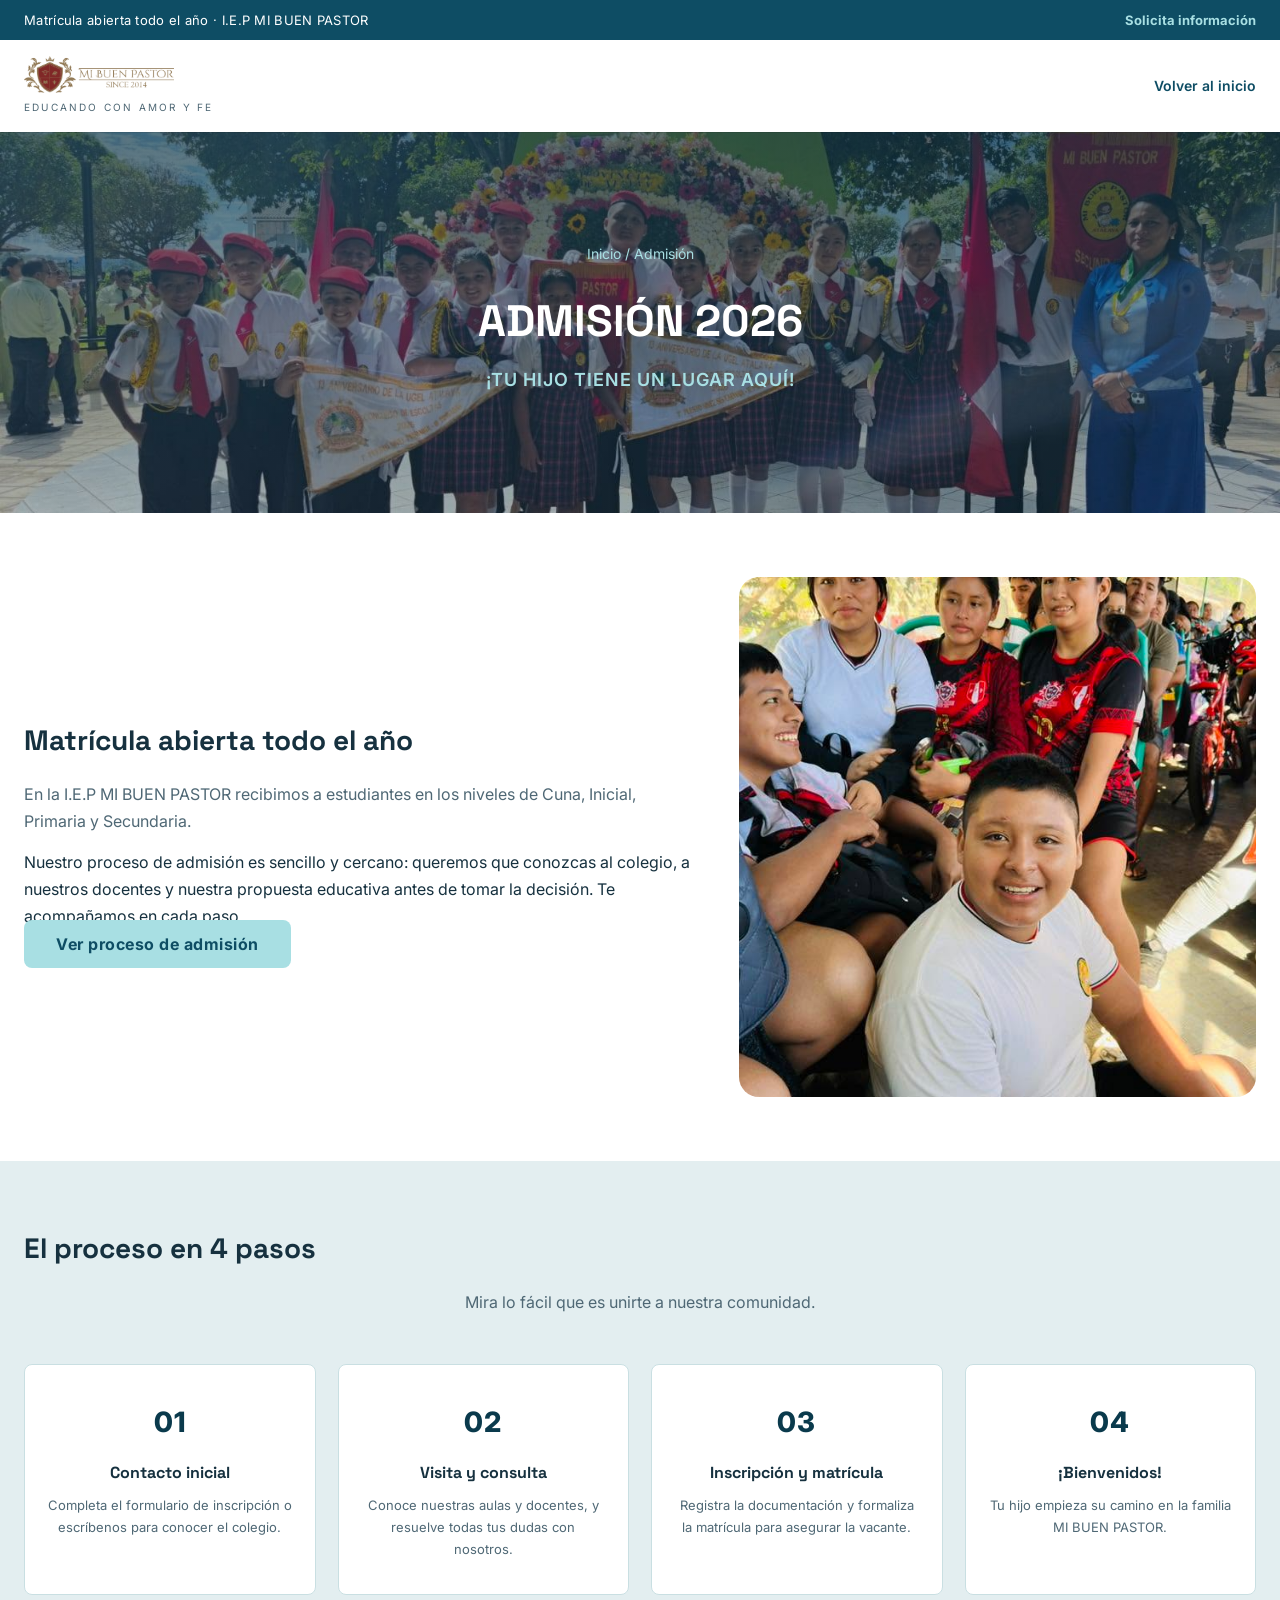
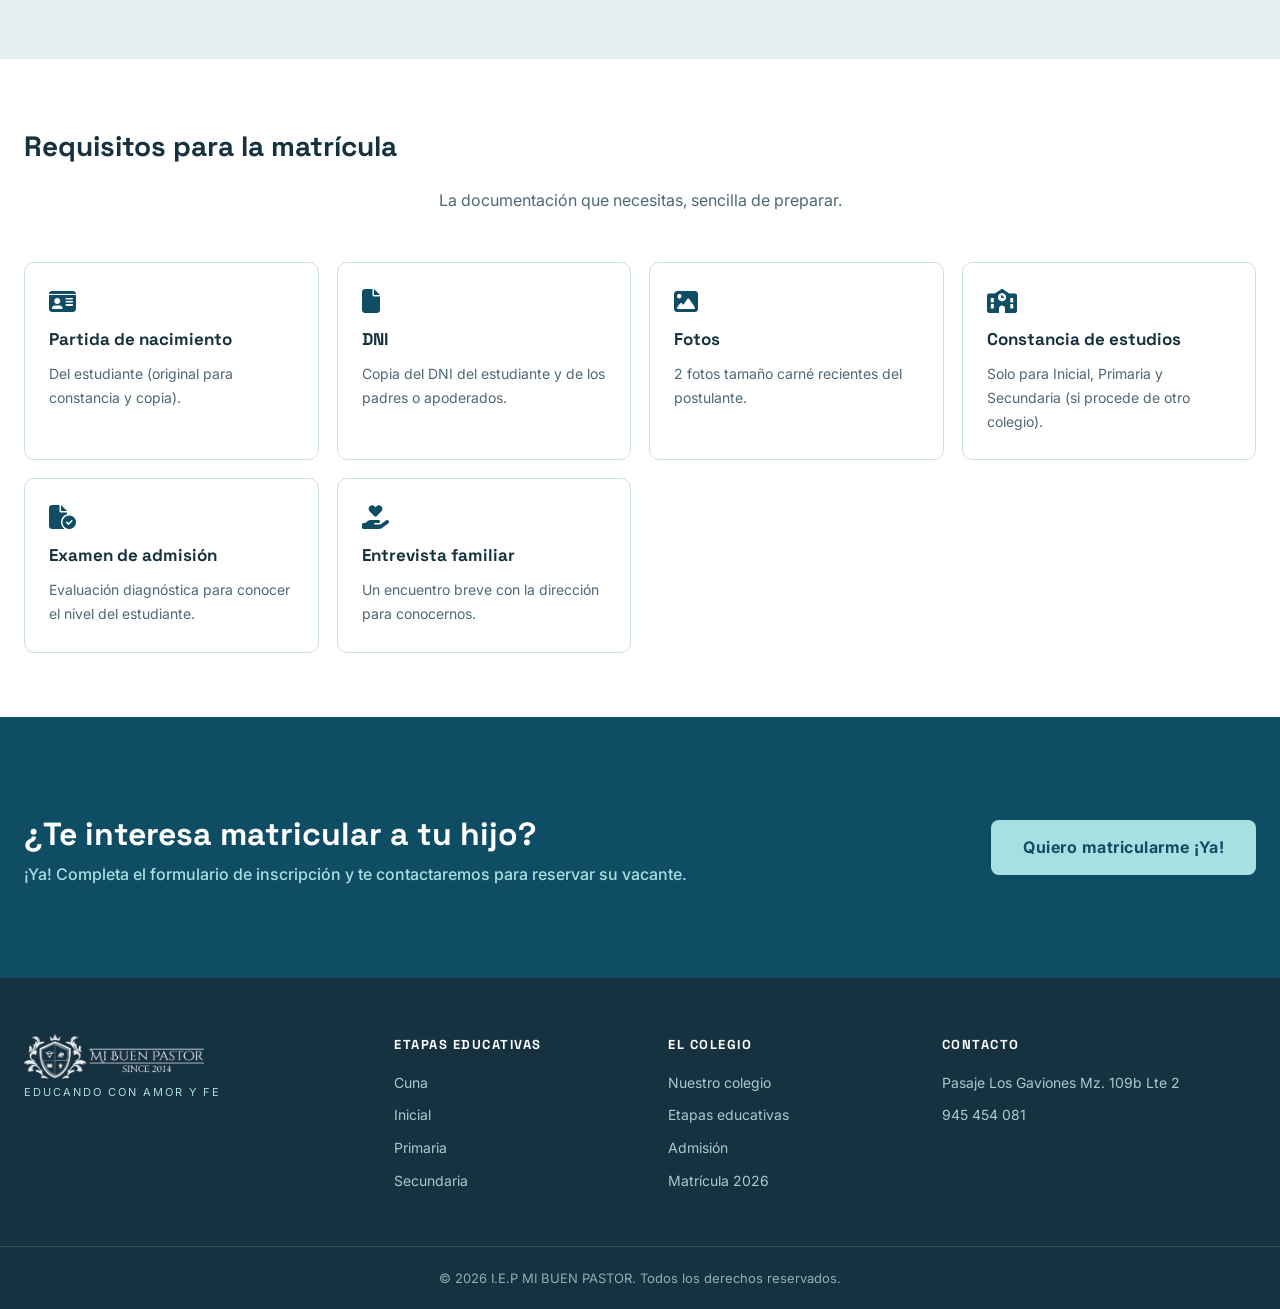
==== admision.html @ c17e80f4 "Agregar página de admisión dedicada con proceso, requisitos y CTA para matricularse" ====
<!DOCTYPE html>
<html lang="es">
<head>
  <meta charset="UTF-8">
  <meta name="viewport" content="width=device-width, initial-scale=1.0">
  <title>Admisión | I.E.P MI BUEN PASTOR</title>
  <meta name="description" content="Proceso de admisión y matrícula 2026 en la I.E.P MI BUEN PASTOR de Atalaya, Perú. Conoce los pasos, los requisitos por nivel y reserva la vacante de tu hijo.">
  <link rel="preconnect" href="https://fonts.googleapis.com">
  <link rel="preconnect" href="https://fonts.gstatic.com" crossorigin>
  <link href="https://fonts.googleapis.com/css2?family=Inter:wght@300;400;500;600;700;800&family=Space+Grotesk:wght@400;500;700;800&display=swap" rel="stylesheet">
  <link rel="stylesheet" href="https://cdnjs.cloudflare.com/ajax/libs/font-awesome/6.5.2/css/all.min.css">
  <link rel="stylesheet" href="style.css">
</head>
<body class="pagina-etapa">

  <!-- Transición entre páginas -->
  <div class="transicion-pagina" aria-hidden="true">
    <div class="escudo-cargando">
      <span class="anillo-cargando" aria-hidden="true"></span>
      <img src="logos/logo-vertical-negativo.png" alt="" class="escudo" aria-hidden="true">
    </div>
    <p class="texto-cargando" role="status">Cargando…</p>
  </div>

  <!-- Barra superior -->
  <div class="topbar">
    <div class="container topbar-inner">
      <span class="topbar-msg">Matrícula abierta todo el año · I.E.P MI BUEN PASTOR</span>
      <a href="index.html#admision" class="topbar-portal">Solicita información</a>
    </div>
  </div>

  <!-- Encabezado -->
  <header class="header">
    <div class="container nav">
      <div class="marca">
        <a href="index.html"><img src="logos/logo-horizontal.png" alt="I.E.P MI BUEN PASTOR" class="marca-logo"></a>
        <span class="marca-lema">Educando con amor y fe</span>
      </div>
      <a href="index.html" class="nav-volver">Volver al inicio</a>
    </div>
  </header>

  <!-- Portada de la página -->
  <section class="pagina-hero foto">
    <img src="fotos/galeria/hero-4.jpg" alt="" class="pagina-hero-imagen" aria-hidden="true">
    <div class="pagina-hero-fondo" aria-hidden="true"></div>
    <div class="container">
      <p class="miga"><a href="index.html">Inicio</a> / Admisión</p>
      <h1>Admisión 2026</h1>
      <p class="etapa-edad">¡Tu hijo tiene un lugar aquí!</p>
    </div>
  </section>

  <!-- Presentación -->
  <section class="pagina-contenido">
    <div class="container">
      <div class="pagina-fila">
        <div class="pagina-fila-texto">
          <h2 data-animar>Matrícula abierta todo el año</h2>
          <p class="lead">En la I.E.P MI BUEN PASTOR recibimos a estudiantes en los niveles de Cuna, Inicial, Primaria y Secundaria.</p>
          <p>Nuestro proceso de admisión es sencillo y cercano: queremos que conozcas al colegio, a nuestros docentes y nuestra propuesta educativa antes de tomar la decisión. Te acompañamos en cada paso.</p>
          <a href="#proceso" class="btn-cta atencion">Ver proceso de admisión</a>
        </div>
        <div class="pagina-fila-imagen zoom" data-animar>
          <img src="fotos/galeria/hero-1.jpg" alt="Estudiantes de la I.E.P MI BUEN PASTOR">
        </div>
      </div>
    </div>
  </section>

  <!-- Proceso de admisión -->
  <section class="pagina-contenido seccion-gris" id="proceso">
    <div class="container">
      <h2 data-animar>El proceso en 4 pasos</h2>
      <p class="subtitulo">Mira lo fácil que es unirte a nuestra comunidad.</p>

      <div class="pasos grid-animada" data-animar style="--a:1">
        <div class="paso">
          <span class="paso-numero">01</span>
          <h3>Contacto inicial</h3>
          <p>Completa el formulario de inscripción o escríbenos para conocer el colegio.</p>
        </div>
        <div class="paso">
          <span class="paso-numero">02</span>
          <h3>Visita y consulta</h3>
          <p>Conoce nuestras aulas y docentes, y resuelve todas tus dudas con nosotros.</p>
        </div>
        <div class="paso">
          <span class="paso-numero">03</span>
          <h3>Inscripción y matrícula</h3>
          <p>Registra la documentación y formaliza la matrícula para asegurar la vacante.</p>
        </div>
        <div class="paso">
          <span class="paso-numero">04</span>
          <h3>¡Bienvenidos!</h3>
          <p>Tu hijo empieza su camino en la familia MI BUEN PASTOR.</p>
        </div>
      </div>
    </div>
  </section>

  <!-- Requisitos por nivel -->
  <section class="pagina-contenido">
    <div class="container">
      <h2 data-animar>Requisitos para la matrícula</h2>
      <p class="subtitulo">La documentación que necesitas, sencilla de preparar.</p>
      <div class="requisitos-grid grid-animada" data-animar style="--a:1">
        <div class="requisito">
          <i class="fa-solid fa-id-card"></i>
          <h3>Partida de nacimiento</h3>
          <p>Del estudiante (original para constancia y copia).</p>
        </div>
        <div class="requisito">
          <i class="fa-solid fa-file"></i>
          <h3>DNI</h3>
          <p>Copia del DNI del estudiante y de los padres o apoderados.</p>
        </div>
        <div class="requisito">
          <i class="fa-solid fa-image"></i>
          <h3>Fotos</h3>
          <p>2 fotos tamaño carné recientes del postulante.</p>
        </div>
        <div class="requisito">
          <i class="fa-solid fa-school"></i>
          <h3>Constancia de estudios</h3>
          <p>Solo para Inicial, Primaria y Secundaria (si procede de otro colegio).</p>
        </div>
        <div class="requisito">
          <i class="fa-solid fa-file-circle-check"></i>
          <h3>Examen de admisión</h3>
          <p>Evaluación diagnóstica para conocer el nivel del estudiante.</p>
        </div>
        <div class="requisito">
          <i class="fa-solid fa-hand-holding-heart"></i>
          <h3>Entrevista familiar</h3>
          <p>Un encuentro breve con la dirección para conocernos.</p>
        </div>
      </div>
    </div>
  </section>

  <!-- Llamado a la acción -->
  <section class="cta" id="matriculate">
    <div class="container cta-inner">
      <div class="cta-texto">
        <h2>¿Te interesa matricular a tu hijo?</h2>
        <p>¡Ya! Completa el formulario de inscripción y te contactaremos para reservar su vacante.</p>
      </div>
      <a href="matricula.html" class="btn-cta atencion">Quiero matricularme ¡Ya!</a>
    </div>
  </section>

  <!-- Pie de página -->
  <footer class="footer">
    <div class="container footer-grid">
      <div class="footer-marca">
        <a href="index.html"><img src="logos/logo-horizontal-negativo.png" alt="I.E.P MI BUEN PASTOR" class="footer-logo"></a>
        <p class="footer-lema">Educando con amor y fe</p>
      </div>
      <div class="footer-col">
        <h4>Etapas educativas</h4>
        <a href="cuna.html">Cuna</a>
        <a href="inicial.html">Inicial</a>
        <a href="primaria.html">Primaria</a>
        <a href="secundaria.html">Secundaria</a>
      </div>
      <div class="footer-col">
        <h4>El colegio</h4>
        <a href="index.html#colegio">Nuestro colegio</a>
        <a href="index.html#etapas">Etapas educativas</a>
        <a href="admision.html">Admisión</a>
        <a href="matricula.html">Matrícula 2026</a>
      </div>
      <div class="footer-col">
        <h4>Contacto</h4>
        <p>Pasaje Los Gaviones Mz. 109b Lte 2</p>
        <p>945 454 081</p>
      </div>
    </div>
    <div class="footer-legal">
      <p>© 2026 I.E.P MI BUEN PASTOR. Todos los derechos reservados.</p>
    </div>
  </footer>

  <script>
    document.documentElement.classList.add("js");
    const transicion = document.querySelector(".transicion-pagina");
    if (sessionStorage.getItem("mbp-transicion") === "1") {
      sessionStorage.removeItem("mbp-transicion");
      transicion.classList.add("activa");
      window.addEventListener("load", () => {
        setTimeout(() => transicion.classList.remove("activa"), 420);
      });
    }
    document.querySelectorAll('a[href*=".html"]').forEach((enlace) => {
      enlace.addEventListener("click", (e) => {
        if (e.metaKey || e.ctrlKey || e.shiftKey || e.altKey || enlace.target === "_blank") return;
        e.preventDefault();
        sessionStorage.setItem("mbp-transicion", "1");
        transicion.classList.add("activa");
        setTimeout(() => {
          window.location.href = enlace.getAttribute("href");
        }, 480);
      });
    });
    const atenciones = document.querySelectorAll(".atencion");
    atenciones.forEach((cta) => {
      cta.addEventListener("click", () => cta.classList.add("toggled"));
    });
    const animables = document.querySelectorAll("[data-animar]");
    const observador = new IntersectionObserver((entradas) => {
      entradas.forEach((entrada) => {
        if (entrada.isIntersecting) {
          entrada.target.classList.add("visible");
          observador.unobserve(entrada.target);
        }
      });
    }, { threshold: 0.15 });
    animables.forEach((el) => observador.observe(el));
  </script>
</body>
</html>
---- style.css ----
:root {
  --marino: #0E4D64;
  --marino-vivo: #16708F;
  --marino-oscuro: #0A3A4C;
  --aguamarina: #2A9D8F;
  --espuma: #A8DFE3;
  --tinta: #16313F;
  --tinta-suave: #4F6875;
  --bruma: #F4FAFB;
  --bruma-suave: #E4F0F2;
  --borde: #C9DFE2;
  --blanco: #ffffff;
  --sombra: rgba(12, 45, 60, 0.08);
  --sombra-fuerte: rgba(12, 45, 60, 0.16);
}

* {
  margin: 0;
  padding: 0;
  box-sizing: border-box;
}

html {
  scroll-behavior: smooth;
  scroll-padding-top: 76px;
}

body {
  font-family: "Inter", Arial, sans-serif;
  line-height: 1.7;
  color: var(--tinta);
  background: var(--blanco);
  font-size: 16px;
}

h1, h2, h3, h4 {
  font-family: "Space Grotesk", "Inter", sans-serif;
  font-weight: 700;
}

.container {
  max-width: 100%;
  margin: 0 auto;
  padding: 0 24px;
}

img {
  display: block;
  max-width: 100%;
}

a {
  text-decoration: none;
}

/* ---------- Barra superior ---------- */
.topbar {
  background: var(--marino);
  color: var(--blanco);
  font-size: 13px;
}

.topbar-inner {
  display: flex;
  justify-content: space-between;
  align-items: center;
  padding-top: 9px;
  padding-bottom: 9px;
}

.topbar-msg {
  letter-spacing: 0.3px;
}

.topbar-portal {
  color: var(--espuma);
  font-weight: 700;
}

.topbar-portal:hover {
  text-decoration: underline;
}

/* ---------- Encabezado ---------- */
.header {
  background: var(--blanco);
  position: sticky;
  top: 0;
  z-index: 100;
  box-shadow: 0 1px 0 rgba(0, 0, 0, 0.08);
}

.nav {
  display: flex;
  align-items: center;
  justify-content: space-between;
  padding-top: 16px;
  padding-bottom: 16px;
}

.marca {
  display: flex;
  flex-direction: column;
  align-items: flex-start;
  gap: 4px;
  flex: 0 0 auto;
}

.marca-logo {
  width: 150px;
  height: auto;
  display: block;
}

.marca-lema {
  display: block;
  font-size: 10px;
  color: var(--tinta-suave);
  letter-spacing: 2.2px;
  text-transform: uppercase;
  margin-top: 2px;
}

.menu {
  display: flex;
  align-items: center;
  gap: 10px;
}

.menu-lista {
  display: flex;
  align-items: center;
  gap: 2px;
  list-style: none;
}

.menu-lista > li {
  position: relative;
}

.menu-lista > li > a {
  display: block;
  color: var(--tinta);
  padding: 10px 12px;
  font-size: 14px;
  font-weight: 600;
  letter-spacing: 0.3px;
  border-radius: 8px;
  white-space: nowrap;
}

.menu-lista > li > a:hover {
  background: #E3EEF0;
  color: var(--marino);
}

.flecha {
  font-size: 11px;
  margin-left: 3px;
}

.desplegable {
  position: absolute;
  top: 100%;
  left: 0;
  min-width: 240px;
  background: var(--blanco);
  border: 1px solid var(--borde);
  border-radius: 8px;
  box-shadow: 0 14px 32px var(--sombra-fuerte);
  list-style: none;
  padding: 8px;
  margin-top: 0;
  display: none;
  z-index: 200;
}

.con-desplegable:hover .desplegable,
.con-desplegable:focus-within .desplegable {
  display: block;
}

.desplegable a {
  display: block;
  color: var(--tinta);
  padding: 9px 12px;
  font-size: 14px;
  font-weight: 500;
  border-radius: 6px;
}

.desplegable a:hover {
  background: var(--bruma);
  color: var(--marino);
}

.desplegable small {
  display: block;
  color: var(--tinta-suave);
  font-size: 11px;
  font-weight: 400;
  margin-top: 1px;
}

.desplegable a:hover small {
  color: var(--marino);
}

.menu-iconos {
  display: flex;
  align-items: center;
  gap: 4px;
  margin-left: 8px;
  padding-left: 10px;
  border-left: 1px solid var(--borde);
}

.icono-nav {
  display: inline-flex;
  align-items: center;
  justify-content: center;
  width: 34px;
  height: 34px;
  border-radius: 8px;
  color: var(--tinta);
}

.icono-nav i {
  font-size: 18px;
}

.icono-nav:hover {
  background: #E3EEF0;
  color: var(--marino);
}

.idioma {
  font-size: 13px;
  font-weight: 700;
  letter-spacing: 0.5px;
}

.menu-boton {
  display: none;
  background: none;
  border: none;
  color: var(--tinta);
  font-size: 28px;
  cursor: pointer;
}

/* ---------- Portada ---------- */
.hero {
  position: relative;
  min-height: 640px;
  display: flex;
  align-items: center;
  background: var(--bruma);
  color: var(--blanco);
  text-align: center;
  overflow: hidden;
}

.hero-imagen {
  position: absolute;
  inset: 0;
  transform: scale(1.08);
  will-change: transform;
}

.hero-diapositiva {
  position: absolute;
  inset: 0;
  width: 100%;
  height: 100%;
  object-fit: cover;
  opacity: 0;
  transition: opacity 1.2s;
}

.hero-diapositiva.activa {
  opacity: 1;
}

.hero-fondo {
  position: absolute;
  inset: 0;
  background: linear-gradient(180deg, rgba(10, 47, 62, 0.55) 0%, rgba(10, 47, 62, 0.35) 60%, rgba(10, 47, 62, 0.5) 100%);
}

.hero-contenido {
  position: relative;
  width: 100%;
  padding-top: 110px;
  padding-bottom: 110px;
}

.hero-frase {
  font-family: "Space Grotesk", sans-serif;
  font-weight: 700;
  font-size: 14px;
  color: var(--espuma);
  letter-spacing: 3px;
  text-transform: uppercase;
  margin-bottom: 18px;
}

.hero h1 {
  font-size: 52px;
  font-weight: 800;
  line-height: 1.15;
  max-width: 820px;
  margin: 0 auto 20px;
  text-transform: uppercase;
}

.hero-desc {
  max-width: 620px;
  margin: 0 auto 36px;
  color: #E0EDEF;
  font-weight: 400;
  font-size: 17px;
}

.hero-botones {
  display: flex;
  justify-content: center;
  gap: 14px;
  flex-wrap: wrap;
}

.btn-primario {
  background: var(--espuma);
  color: var(--marino);
  font-weight: 700;
  padding: 14px 32px;
  border-radius: 8px;
  letter-spacing: 0.5px;
  transition: background 0.2s, transform 0.2s;
}

.btn-primario:hover {
  transform: translateY(-2px);
  box-shadow: 0 10px 24px rgba(0, 0, 0, 0.18);
}

.btn-primario:hover {
  background: #8FD7DC;
}

.btn-secundario {
  background: transparent;
  color: var(--blanco);
  font-weight: 700;
  padding: 14px 32px;
  border-radius: 8px;
  letter-spacing: 0.5px;
  border: 2px solid var(--blanco);
}

.btn-secundario:hover {
  background: rgba(255, 255, 255, 0.12);
}

/* ---------- Cinta de cifras ---------- */
.cinta {
  background: var(--blanco);
  border-bottom: 1px solid var(--borde);
}

.cinta-grid {
  display: flex;
  justify-content: space-around;
  text-align: center;
  flex-wrap: wrap;
  padding-top: 36px;
  padding-bottom: 36px;
}

.cinta-item {
  padding: 6px 20px;
}

.cinta-item h3 {
  font-size: 58px;
  font-weight: 800;
  color: var(--marino);
}

.cinta-item p {
  font-size: 12px;
  letter-spacing: 2px;
  text-transform: uppercase;
  color: var(--tinta-suave);
}

/* ---------- Secciones generales ---------- */
section {
  padding: 90px 0;
}

.seccion-gris {
  background: #E3EEF0;
}

#colegio {
  background: #F4FAFB;
  border-top: 4px solid var(--espuma);
}

#admision {
  background: #F4FAFB;
  border-top: 4px solid var(--espuma);
}

#directora {
  background: #F4FAFB;
}

#noticias {
  border-top: 4px solid #E3EEF0;
}

.titulo-seccion {
  font-size: 38px;
  font-weight: 800;
  color: var(--tinta);
  text-align: center;
  margin-bottom: 14px;
  line-height: 1.2;
}

.titulo-seccion::after {
  content: "";
  display: block;
  width: 64px;
  height: 4px;
  background: var(--marino-vivo);
  margin: 18px auto;
  border-radius: 2px;
}

.subtitulo {
  text-align: center;
  color: var(--tinta-suave);
  margin-bottom: 48px;
  max-width: 720px;
  margin-left: auto;
  margin-right: auto;
}

/* ---------- Bienvenida ---------- */
.bienvenida {
  display: grid;
  grid-template-columns: 1fr 1fr;
  gap: 44px;
  align-items: center;
  max-width: 1240px;
  margin-left: auto;
  margin-right: auto;
}

.bienvenida-texto p {
  margin-bottom: 16px;
  color: #4F6875;
}

.bienvenida-imagen {
  height: 480px;
  border-radius: 18px;
  overflow: hidden;
  box-shadow: 0 20px 40px var(--sombra-fuerte);
}

.bienvenida-imagen img {
  width: 100%;
  height: 100%;
  object-fit: cover;
  object-position: center;
  display: block;
}

/* ---------- Carrusel horizontal ---------- */
.carrusel {
  display: flex;
  gap: 20px;
  overflow-x: auto;
  scroll-snap-type: x mandatory;
  padding: 4px 4px 18px;
  scrollbar-width: thin;
  scrollbar-color: var(--aguamarina) var(--bruma);
}

.carrusel::-webkit-scrollbar {
  height: 8px;
}

.carrusel::-webkit-scrollbar-track {
  background: var(--bruma);
  border-radius: 4px;
}

.carrusel::-webkit-scrollbar-thumb {
  background: var(--aguamarina);
  border-radius: 4px;
}

/* ---------- Franja de valores deslizante ---------- */
.valores {
  position: relative;
  overflow: hidden;
  padding: 6px 0;
}

.valores::before,
.valores::after {
  content: "";
  position: absolute;
  top: 0;
  bottom: 0;
  width: 120px;
  z-index: 1;
  pointer-events: none;
}

.valores::before {
  left: 0;
  background: linear-gradient(90deg, #F4FAFB, rgba(244, 250, 251, 0));
}

.valores::after {
  right: 0;
  background: linear-gradient(270deg, #F4FAFB, rgba(244, 250, 251, 0));
}

.valores-grupo {
  list-style: none;
  display: flex;
  align-items: center;
  gap: 44px;
  padding-right: 44px;
  margin: 0;
}

.valores-pista {
  display: flex;
  width: max-content;
  animation: desplazamiento 60s linear infinite;
}

.valores:hover .valores-pista,
.valores:focus-within .valores-pista {
  animation-play-state: paused;
}

@keyframes desplazamiento {
  from {
    transform: translateX(0);
  }
  to {
    transform: translateX(-50%);
  }
}

.valor {
  display: flex;
  align-items: center;
  gap: 18px;
  width: 340px;
  flex: 0 0 340px;
}

.valor-icono {
  display: inline-flex;
  align-items: center;
  justify-content: center;
  width: 62px;
  height: 62px;
  border-radius: 50%;
  background: rgba(14, 77, 100, 0.08);
  flex: 0 0 62px;
}

.valor-icono i {
  font-size: 24px;
  color: var(--marino);
}

.valor-texto strong {
  display: block;
  font-family: "Space Grotesk", sans-serif;
  font-size: 16px;
  color: var(--marino);
  margin-bottom: 2px;
}

.valor-texto small {
  font-size: 13px;
  line-height: 1.55;
  color: var(--tinta-suave);
}

@media (prefers-reduced-motion: reduce) {
  .valores-pista {
    animation: none;
    width: auto;
    flex-wrap: wrap;
    gap: 18px;
  }
}

/* ---------- Etapas ---------- */
.intro-etapas {
  max-width: 780px;
  margin: 6px auto 40px;
  text-align: center;
  color: var(--tinta-suave);
}

#etapas .subtitulo {
  margin-bottom: 6px;
}

.intro-centro {
  margin-top: 56px;
}

.etapas-grid {
  display: grid;
  grid-template-columns: repeat(auto-fit, minmax(300px, 1fr));
  gap: 22px;
}

.etapa {
  background: var(--blanco);
  border-radius: 8px;
  overflow: hidden;
  border: 1px solid var(--borde);
  transition: box-shadow 0.2s;
}

.etapa:hover {
  box-shadow: 0 14px 32px var(--sombra-fuerte);
}

.etapa-imagen {
  width: 100%;
  height: 220px;
  object-fit: cover;
}

.etapa-info {
  padding: 22px;
}

.etapa-info h3 {
  color: var(--tinta);
  font-size: 20px;
}

.etapa-edad {
  font-size: 12px;
  color: var(--marino);
  font-weight: 700;
  text-transform: uppercase;
  letter-spacing: 1px;
  margin-bottom: 8px;
}

.etapa-info p:not(.etapa-edad) {
  color: var(--tinta-suave);
  font-size: 14px;
  margin-bottom: 14px;
}

.enlace {
  color: var(--marino);
  font-weight: 700;
  font-size: 14px;
}

.enlace:hover {
  color: var(--marino-oscuro);
}

/* ---------- Directora ---------- */
#directora {
  background: var(--blanco);
}

.directora-grid {
  display: grid;
  grid-template-columns: 0.9fr 1.4fr;
  gap: 44px;
  align-items: center;
  max-width: 1240px;
  margin-left: auto;
  margin-right: auto;
}

.directora-imagen {
  overflow: hidden;
  height: 520px;
  border-radius: 18px;
  box-shadow: 0 20px 40px var(--sombra-fuerte);
}

.directora-imagen img {
  width: 100%;
  height: 100%;
  border-radius: 0;
  box-shadow: none;
  object-fit: cover;
  object-position: center 30%;
  transform: scale(1.35);
  transform-origin: center;
}

.directora-cita {
  font-size: 26px;
  font-weight: 700;
  font-family: "Space Grotesk", sans-serif;
  line-height: 1.45;
  color: var(--tinta);
  margin-bottom: 18px;
}

.directora-firma {
  font-weight: 800;
  color: var(--marino);
  font-size: 17px;
}

.directora-cargo {
  font-size: 12px;
  letter-spacing: 2px;
  text-transform: uppercase;
  color: var(--tinta-suave);
  margin-top: 4px;
}

/* ---------- Pasos de admisión ---------- */
.pasos {
  display: grid;
  grid-template-columns: repeat(auto-fit, minmax(230px, 1fr));
  gap: 22px;
}

.paso {
  background: var(--blanco);
  border: 1px solid var(--borde);
  border-radius: 8px;
  padding: 34px 22px;
  text-align: center;
}

.paso-numero {
  display: inline-block;
  font-size: 28px;
  font-weight: 800;
  color: var(--marino-oscuro);
  letter-spacing: 1px;
  margin-bottom: 12px;
}

.paso h3 {
  font-size: 16px;
  color: var(--tinta);
  margin-bottom: 8px;
}

.paso p {
  font-size: 13px;
  color: var(--tinta-suave);
}

/* ---------- Noticias ---------- */
.noticias-grid {
  display: grid;
  grid-template-columns: repeat(auto-fit, minmax(280px, 1fr));
  gap: 22px;
}

.noticia {
  background: var(--blanco);
  border-radius: 8px;
  overflow: hidden;
  border: 1px solid var(--borde);
  display: flex;
  flex-direction: column;
  transition: box-shadow 0.2s;
}

.noticia:hover {
  box-shadow: 0 14px 32px var(--sombra-fuerte);
}

.noticia-imagen {
  width: 100%;
  height: 200px;
  object-fit: cover;
}

.noticia-cuerpo {
  padding: 24px;
  flex: 1;
  display: flex;
  flex-direction: column;
}

.fecha {
  font-size: 12px;
  color: var(--marino);
  font-weight: 700;
  letter-spacing: 0.5px;
  margin-bottom: 8px;
}

.noticia h3 {
  font-size: 18px;
  color: var(--tinta);
  margin-bottom: 8px;
}

.noticia p {
  font-size: 14px;
  color: var(--tinta-suave);
  margin-bottom: 16px;
  flex: 1;
}

/* ---------- Testimonios ---------- */
.testimonio {
  flex: 0 0 360px;
  scroll-snap-align: start;
  background: var(--blanco);
  border: 1px solid var(--borde);
  border-radius: 8px;
  padding: 34px 28px;
  position: relative;
  transition: box-shadow 0.2s;
}

.testimonio:hover {
  box-shadow: 0 14px 32px var(--sombra-fuerte);
}

.testimonio-cita {
  font-size: 16px;
  line-height: 1.7;
  color: var(--tinta);
  margin-bottom: 20px;
  position: relative;
  padding-left: 26px;
}

.testimonio-cita::before {
  content: "“";
  position: absolute;
  left: 0;
  top: -10px;
  font-family: "Space Grotesk", sans-serif;
  font-size: 44px;
  color: var(--espuma);
  line-height: 1;
}

.testimonio-nombre {
  font-family: "Space Grotesk", sans-serif;
  font-weight: 700;
  color: var(--marino);
  font-size: 15px;
}

.testimonio-rol {
  font-size: 12px;
  letter-spacing: 1px;
  text-transform: uppercase;
  color: var(--tinta-suave);
  margin-top: 3px;
}

/* ---------- Llamado a la acción ---------- */
.cta {
  background: var(--marino);
}

.cta-inner {
  display: flex;
  align-items: center;
  justify-content: space-between;
  gap: 20px;
  flex-wrap: wrap;
}

.cta-texto h2 {
  font-size: 32px;
  font-weight: 800;
  color: var(--blanco);
}

.cta-texto p {
  color: var(--espuma);
  font-weight: 500;
}

.btn-cta {
  background: var(--espuma);
  color: var(--marino);
  font-weight: 700;
  padding: 14px 32px;
  border-radius: 8px;
  letter-spacing: 0.5px;
  transition: background 0.2s;
}

.btn-cta:hover {
  background: #8FD7DC;
}

/* ---------- Pie de página ---------- */
.footer {
  background: var(--tinta);
  color: #ACC8D0;
}

.footer-grid {
  display: grid;
  grid-template-columns: 1.4fr 1fr 1fr 1.3fr;
  gap: 32px;
  padding-top: 56px;
  padding-bottom: 44px;
}

.footer-logo {
  width: 180px;
  height: auto;
  display: block;
  opacity: 0.95;
}

.footer-lema {
  font-size: 11px;
  color: var(--espuma);
  text-transform: uppercase;
  letter-spacing: 2px;
  margin-top: 4px;
}

.footer-col h4 {
  color: var(--blanco);
  font-size: 13px;
  text-transform: uppercase;
  letter-spacing: 1.5px;
  margin-bottom: 14px;
}

.footer-col a {
  display: block;
  color: #ACC8D0;
  font-size: 14px;
  margin-bottom: 9px;
}

.footer-col a:hover {
  color: var(--marino-vivo);
}

.footer-col p {
  font-size: 14px;
  margin-bottom: 9px;
}

.footer-legal {
  border-top: 1px solid rgba(255, 255, 255, 0.15);
  text-align: center;
  padding: 20px 24px;
  font-size: 13px;
  color: #8FAEB8;
}

/* ---------- Responsivo ---------- */
@media (max-width: 900px) {
  .bienvenida-imagen {
    height: 380px;
  }

  .nav {
    flex-wrap: wrap;
  }

  .menu {
    display: none;
    flex-direction: column;
    align-items: stretch;
    width: 100%;
    gap: 4px;
    padding: 14px 0 10px;
  }

  .menu.abierto {
    display: flex;
  }

  .menu-lista {
    flex-direction: column;
    align-items: stretch;
    gap: 2px;
  }

  .menu-lista > li > a {
    padding: 11px 12px;
    border-radius: 8px;
  }

  .desplegable {
    position: static;
    display: block;
    box-shadow: none;
    border: none;
    margin: 0;
    padding: 0 0 4px 14px;
  }

  .desplegable small {
    display: inline;
    margin-left: 6px;
  }

  .menu-iconos {
    margin-left: 0;
    padding-left: 0;
    border-left: none;
    padding-top: 8px;
    margin-top: 4px;
    border-top: 1px solid var(--borde);
  }

  .menu-boton {
    display: block;
  }

  .bienvenida,
  .noticias-grid,
  .pasos {
    grid-template-columns: 1fr;
  }

  .etapas-grid {
    grid-template-columns: repeat(2, 1fr);
  }

  .directora-grid {
    grid-template-columns: 1fr;
    text-align: center;
  }

  .directora-imagen {
    height: 400px;
  }

  .footer-grid {
    grid-template-columns: 1fr;
  }

  .hero h1 {
    font-size: 36px;
  }

  .cinta-item {
    width: 50%;
  }
}

@media (max-width: 520px) {
  .bienvenida-imagen {
    height: 270px;
  }

  .pasos,
  .etapas-grid {
    grid-template-columns: 1fr;
  }

  .topbar-inner {
    justify-content: center;
  }

  .topbar-portal {
    display: none;
  }

  .hero h1 {
    font-size: 30px;
  }
}

/* ---------- Transiciones y animaciones ---------- */
.etapa,
.noticia {
  transition: box-shadow 0.25s ease, transform 0.25s ease;
}

.etapa:hover,
.noticia:hover {
  transform: translateY(-6px);
}

.etapa-imagen,
.noticia-imagen {
  transition: transform 0.5s ease;
}

.etapa:hover .etapa-imagen,
.noticia:hover .noticia-imagen {
  transform: scale(1.07);
}

.paso {
  transition: transform 0.25s ease, box-shadow 0.25s ease;
}

.paso:hover {
  transform: translateY(-6px);
  box-shadow: 0 14px 28px var(--sombra-fuerte);
}

.menu-lista > li > a {
  position: relative;
  transition: background 0.2s ease, color 0.2s ease;
}

.menu-lista > li > a::after {
  content: "";
  position: absolute;
  left: 12px;
  bottom: 4px;
  height: 2px;
  width: calc(100% - 24px);
  background: var(--marino-vivo);
  transform: scaleX(0);
  transform-origin: left;
  transition: transform 0.25s ease;
}

.menu-lista > li > a:hover::after {
  transform: scaleX(1);
}

.enlace {
  display: inline-block;
  transition: color 0.2s ease, transform 0.2s ease;
}

.enlace:hover {
  transform: translateX(4px);
}

.btn-primario,
.btn-secondary,
.btn-cta {
  transition: background 0.2s ease, transform 0.2s ease, box-shadow 0.2s ease;
}

.btn-primario:hover,
.btn-cta:hover {
  transform: translateY(-2px);
  box-shadow: 0 10px 22px rgba(0, 0, 0, 0.16);
}

/* Entrada de secciones al hacer scroll */
html.js [data-animar] {
  opacity: 0;
}

[data-animar].visible {
  animation: aparecerArriba 0.7s cubic-bezier(0.22, 1, 0.36, 1) both;
  animation-delay: calc(var(--a, 0) * 0.12s);
}

@keyframes aparecerArriba {
  from {
    opacity: 0;
    transform: translateY(28px);
  }
  to {
    opacity: 1;
    transform: translateY(0);
  }
}

/* Entrada escalonada por elemento en grillas (en vez de un solo bloque) */
html.js .grid-animada > * {
  opacity: 0;
}

[data-animar].visible.grid-animada {
  animation: none;
  opacity: 1;
}

html.js .grid-animada.visible > * {
  animation: aparecerArriba 0.6s cubic-bezier(0.22, 1, 0.36, 1) both;
}

.grid-animada.visible > *:nth-child(1) { animation-delay: 40ms; }
.grid-animada.visible > *:nth-child(2) { animation-delay: 130ms; }
.grid-animada.visible > *:nth-child(3) { animation-delay: 220ms; }
.grid-animada.visible > *:nth-child(4) { animation-delay: 310ms; }
.grid-animada.visible > *:nth-child(5) { animation-delay: 400ms; }
.grid-animada.visible > *:nth-child(6) { animation-delay: 490ms; }

/* Atención: anillo pulsante en CTA principal hasta que se hace clic.
   Solo anima opacity (capa aparte), sin costo de layout. */
.atencion {
  position: relative;
}

.atencion::after {
  content: "";
  position: absolute;
  inset: -4px;
  border-radius: inherit;
  box-shadow: 0 0 0 4px rgba(168, 223, 227, 0.45);
  opacity: 0;
  animation: respiro-atencion 2.4s ease-in-out infinite;
}

.atencion.toggled::after {
  animation: none;
}

@keyframes respiro-atencion {
  50% {
    opacity: 1;
  }
}

/* Accesibilidad por teclado: foco visible */
:focus-visible {
  outline: 2px solid var(--marino-vivo);
  outline-offset: 2px;
  border-radius: 4px;
}

.hero-contenido {
  animation: aparecerArriba 1s ease-out 0.2s both;
}

@media (prefers-reduced-motion: reduce) {
  .hero-contenido,
  .valores-pista {
    animation: none;
  }

  html.js [data-animar] {
    opacity: 1;
    transform: none;
  }

  [data-animar].visible {
    animation: none;
  }

  html.js .grid-animada > * {
    opacity: 1;
  }

  html.js .grid-animada.visible > * {
    animation: none;
  }

  .atencion::after {
    animation: none;
    opacity: 0.45;
  }

  .pagina-fila-imagen.zoom img {
    transition: none;
  }

  .etapa:hover,
  .noticia:hover,
  .paso:hover {
    transform: none;
  }
}

/* ---------- Páginas por etapa (cuna, inicial, primaria, secundaria) ---------- */
.pagina-hero {
  background: var(--tinta);
  color: var(--blanco);
  padding: 64px 0;
  text-align: center;
}

.pagina-hero.foto {
  position: relative;
  overflow: hidden;
  padding: 110px 0;
}

.pagina-hero-imagen {
  position: absolute;
  inset: 0;
  width: 100%;
  height: 100%;
  object-fit: cover;
  object-position: center;
}

.pagina-hero-fondo {
  position: absolute;
  inset: 0;
  background: linear-gradient(rgba(10, 47, 62, 0.66), rgba(10, 47, 62, 0.35));
}

.pagina-hero.foto .container {
  position: relative;
  z-index: 1;
}

.pagina-hero .container {
  animation: aparecerArriba 1s ease-out 0.15s both;
}

.pagina-hero h1 {
  animation: aparecerArriba 0.7s cubic-bezier(0.22, 1, 0.36, 1) 0.45s both;
}

.pagina-hero .miga {
  color: var(--espuma);
  font-size: 14px;
  margin-bottom: 18px;
}

.pagina-hero .miga a {
  color: var(--espuma);
}

.pagina-hero .miga a:hover {
  text-decoration: underline;
}

.pagina-hero h1 {
  font-size: 44px;
  margin-bottom: 6px;
  text-transform: uppercase;
}

.pagina-hero .etapa-edad {
  color: var(--espuma);
  font-size: 18px;
  font-weight: 600;
}

.nav-volver {
  color: var(--marino);
  font-weight: 600;
  font-size: 14px;
}

.nav-volver:hover {
  color: var(--marino-vivo);
}

.pagina-contenido {
  padding: 64px 0;
}

.pagina-contenido h2 {
  font-size: 28px;
  color: var(--tinta);
  margin-bottom: 16px;
}

.pagina-fila {
  display: grid;
  grid-template-columns: 1.3fr 1fr;
  gap: 44px;
  align-items: center;
  max-width: 1240px;
  margin-left: auto;
  margin-right: auto;
}

.pagina-fila-texto .lead {
  color: var(--tinta-suave);
  margin-bottom: 14px;
}

.pagina-fila-imagen img {
  border-radius: 8px;
  box-shadow: 0 20px 40px var(--sombra-fuerte);
}

.pagina-fila-imagen.zoom {
  overflow: hidden;
  height: 520px;
  border-radius: 20px;
}

.pagina-fila-imagen.zoom img {
  width: 100%;
  height: 100%;
  border-radius: 0;
  box-shadow: none;
  object-fit: cover;
  object-position: center 35%;
  transform: scale(1.18);
  transform-origin: center;
  transition: transform 0.5s cubic-bezier(0.22, 1, 0.36, 1);
}

.pagina-fila-imagen.zoom:hover img {
  transform: scale(1.3);
}

.pagina-grid {
  display: grid;
  grid-template-columns: repeat(auto-fit, minmax(280px, 1fr));
  gap: 22px;
}

.pagina-tarjeta {
  background: var(--blanco);
  border: 1px solid var(--borde);
  border-radius: 8px;
  padding: 26px 24px;
  transition: box-shadow 0.2s ease, transform 0.2s ease;
}

.pagina-tarjeta:hover {
  box-shadow: 0 14px 32px var(--sombra-fuerte);
  transform: translateY(-4px);
}

.pagina-tarjeta i {
  font-size: 24px;
  color: var(--marino);
  margin-bottom: 12px;
}

.pagina-tarjeta h3 {
  font-size: 17px;
  margin-bottom: 8px;
  color: var(--tinta);
}

.pagina-tarjeta p {
  font-size: 14px;
  color: var(--tinta-suave);
}

/* ---------- Requisitos de matrícula ---------- */
.requisitos-grid {
  display: grid;
  grid-template-columns: repeat(auto-fit, minmax(280px, 1fr));
  gap: 18px;
  max-width: 1240px;
  margin-left: auto;
  margin-right: auto;
}

.requisito {
  background: var(--blanco);
  border: 1px solid var(--borde);
  border-radius: 10px;
  padding: 26px 24px;
  transition: box-shadow 0.2s ease, transform 0.2s ease;
}

.requisito:hover {
  box-shadow: 0 14px 32px var(--sombra-fuerte);
  transform: translateY(-4px);
}

.requisito i {
  font-size: 24px;
  color: var(--marino);
  margin-bottom: 12px;
}

.requisito h3 {
  font-size: 17px;
  color: var(--tinta);
  margin-bottom: 8px;
}

.requisito p {
  font-size: 14px;
  color: var(--tinta-suave);
}

/* ---------- Formulario de matrícula ---------- */
.inscripcion-columnas {
  display: grid;
  grid-template-columns: 1fr 1fr;
  gap: 44px;
  align-items: start;
  max-width: 1240px;
  margin: 0 auto;
}

.inscripcion-info {
  order: 1;
  position: sticky;
  top: 24px;
}

.formulario-marco {
  order: 2;
}

.inscripcion-info h2 {
  font-size: 32px;
  color: var(--tinta);
  margin-bottom: 14px;
}

.inscripcion-info .lead {
  color: var(--tinta-suave);
  margin-bottom: 18px;
}

.inscripcion-lista {
  list-style: none;
  padding: 0;
  margin: 0 0 18px;
  display: grid;
  grid-template-columns: 1fr 1fr;
  gap: 10px;
}

.inscripcion-lista li {
  display: flex;
  align-items: center;
  gap: 10px;
  background: var(--blanco);
  border: 1px solid var(--borde);
  border-radius: 8px;
  padding: 12px 14px;
  font-size: 14px;
  color: var(--tinta);
  font-weight: 600;
}

.inscripcion-lista li i {
  color: var(--amarino, var(--marino));
  font-size: 16px;
  width: 18px;
  text-align: center;
}

.inscripcion-info > p {
  color: var(--tinta-suave);
  margin-bottom: 18px;
}

.inscripcion-datos {
  margin-top: 26px;
  padding-top: 20px;
  border-top: 1px solid var(--borde);
  display: grid;
  gap: 8px;
}

.inscripcion-datos p {
  display: flex;
  align-items: flex-start;
  gap: 10px;
  font-size: 14px;
  color: var(--tinta-suave);
  margin: 0;
}

.inscripcion-datos i {
  color: var(--marino);
  margin-top: 3px;
  width: 16px;
  text-align: center;
}

.formulario-marco {
  max-width: 100%;
  margin: 0;
  background: var(--blanco);
  border: 1px solid var(--borde);
  border-radius: 12px;
  overflow: hidden;
  box-shadow: 0 14px 32px var(--sombra);
}

.formulario-propio {
  padding: 32px;
}

.campos {
  display: grid;
  grid-template-columns: 1fr 1fr;
  gap: 18px;
}

.campo {
  border: 0;
  margin: 0;
  padding: 0;
  display: flex;
  flex-direction: column;
  gap: 6px;
  min-width: 0;
}

.campo-ancho {
  grid-column: 1 / -1;
}

.campo label,
.campo legend {
  font-size: 14px;
  font-weight: 600;
  color: var(--tinta);
}

.campo label {
  font-size: 13px;
}

.campo input[type="text"],
.campo input[type="tel"],
.campo input[type="date"],
.campo textarea {
  font-family: inherit;
  font-size: 15px;
  color: var(--tinta);
  background: var(--bruma);
  border: 1px solid var(--borde);
  border-radius: 8px;
  padding: 12px 14px;
  transition: border-color 0.2s ease, box-shadow 0.2s ease;
}

.campo input:focus,
.campo textarea:focus {
  outline: none;
  border-color: var(--marino);
  box-shadow: 0 0 0 3px rgba(14, 77, 100, 0.15);
}

.opciones {
  display: flex;
  flex-wrap: wrap;
  gap: 10px;
}

.opcion {
  display: inline-flex;
  align-items: center;
  gap: 8px;
  background: var(--bruma);
  border: 1px solid var(--borde);
  border-radius: 999px;
  padding: 8px 14px;
  font-size: 14px;
  color: var(--tinta);
  cursor: pointer;
  transition: background 0.2s ease, border-color 0.2s ease;
}

.opcion input {
  accent-color: var(--marino);
}

.opcion:hover {
  border-color: var(--marino-vivo);
}

.opcion:has(input:checked) {
  background: var(--marino);
  border-color: var(--marino);
  color: var(--blanco);
}

.btn-enviar {
  margin-top: 24px;
  width: 100%;
  background: var(--marino);
  color: var(--blanco);
  font-family: inherit;
  font-size: 16px;
  font-weight: 700;
  letter-spacing: 0.5px;
  padding: 15px;
  border: 0;
  border-radius: 8px;
  cursor: pointer;
  transition: background 0.2s ease, transform 0.2s ease, box-shadow 0.2s ease;
}

.btn-enviar:hover {
  background: var(--marino-oscuro);
  transform: translateY(-2px);
  box-shadow: 0 10px 22px rgba(0, 0, 0, 0.16);
}

.nota-form {
  margin-top: 12px;
  font-size: 13px;
  color: var(--tinta-suave);
  text-align: center;
}

.confirmacion {
  max-width: 560px;
  margin: 0 auto;
  text-align: center;
  background: var(--blanco);
  border: 1px solid var(--borde);
  border-radius: 12px;
  padding: 48px 32px;
  box-shadow: 0 14px 32px var(--sombra);
}

.confirmacion i {
  font-size: 52px;
  color: var(--aguamarina);
  margin-bottom: 16px;
}

.confirmacion h3 {
  font-size: 24px;
  color: var(--tinta);
  margin-bottom: 10px;
}

.confirmacion p {
  color: var(--tinta-suave);
  margin-bottom: 24px;
}

.btn-whatsapp {
  display: inline-flex;
  align-items: center;
  gap: 10px;
  margin-top: 20px;
  background: #25D366;
  color: var(--blanco);
  font-weight: 700;
  font-size: 15px;
  padding: 13px 24px;
  border-radius: 8px;
  transition: background 0.2s ease, transform 0.2s ease, box-shadow 0.2s ease;
}

.btn-whatsapp:hover {
  background: #1DA851;
  transform: translateY(-2px);
  box-shadow: 0 10px 22px rgba(0, 0, 0, 0.16);
}

.btn-whatsapp i {
  font-size: 18px;
}

.boton-volver {
  display: inline-block;
  background: var(--marino);
  color: var(--blanco);
  font-weight: 700;
  padding: 13px 28px;
  border-radius: 8px;
  transition: background 0.2s ease, transform 0.2s ease;
}

.boton-volver:hover {
  background: var(--marino-oscuro);
  transform: translateY(-2px);
}

@media (max-width: 960px) {
  .inscripcion-columnas {
    grid-template-columns: 1fr;
    gap: 32px;
  }

  .inscripcion-info {
    position: static;
  }
}

@media (max-width: 640px) {
  .formulario-propio {
    padding: 22px;
  }

  .campos {
    grid-template-columns: 1fr;
  }

  .inscripcion-lista {
    grid-template-columns: 1fr;
  }
}

.pagina-dia {
  display: grid;
  grid-template-columns: repeat(auto-fit, minmax(340px, 1fr));
  gap: 14px;
}

.pagina-hora {
  background: var(--bruma);
  border-radius: 8px;
  padding: 16px 20px;
  display: flex;
  gap: 16px;
  align-items: baseline;
}

.pagina-hora strong {
  color: var(--marino);
  min-width: 100px;
  font-family: "Space Grotesk", sans-serif;
  font-size: 15px;
}

@media (max-width: 700px) {
  .pagina-fila,
  .pagina-grid,
/* ---------- Carrusel de fotos ---------- */
/* (eliminado — se reutiliza en otra sección si se necesita) */

.pagina-dia {
    grid-template-columns: 1fr;
  }

  .pagina-hero h1 {
    font-size: 34px;
  }

  .pagina-fila-imagen.zoom {
    height: 360px;
  }
}

@media (max-width: 700px) {
  .marca-logo {
    width: 120px;
  }

  .footer-logo {
    width: 150px;
  }
}

/* ---------- Transición entre páginas: escudo girando ---------- */
.transicion-pagina {
  position: fixed;
  inset: 0;
  z-index: 200;
  background: rgba(8, 40, 53, 0.92);
  display: flex;
  flex-direction: column;
  align-items: center;
  justify-content: center;
  gap: 24px;
  opacity: 0;
  visibility: hidden;
  transition: opacity 0.2s ease, visibility 0.2s ease;
  color: var(--blanco);
}

.transicion-pagina.activa {
  opacity: 1;
  visibility: visible;
}

.escudo-cargando {
  position: relative;
  width: 170px;
  height: 170px;
  display: grid;
  place-items: center;
}

.anillo-cargando {
  position: absolute;
  inset: 0;
  border-radius: 50%;
  border: 4px solid rgba(168, 223, 227, 0.3);
  border-top-color: var(--espuma);
  animation: girarCargando 0.9s linear infinite;
}

.escudo {
  width: 130px;
  height: auto;
  animation: girarCargando 2s linear infinite;
  transform-origin: center;
  filter: drop-shadow(0 8px 16px rgba(0, 0, 0, 0.35));
}

.texto-cargando {
  font-size: 14px;
  letter-spacing: 3px;
  text-transform: uppercase;
  color: var(--espuma);
  font-weight: 600;
}

@keyframes girarCargando {
  to {
    transform: rotate(360deg);
  }
}

@media (prefers-reduced-motion: reduce) {
  .anillo-cargando,
  .escudo {
    animation: none;
  }
}
/* ---------- Tipografía ampliada en pantallas grandes ---------- */
@media (min-width: 1440px) {
  body {
    font-size: 18px;
  }

  .hero h1 {
    font-size: 76px;
  }

  .hero-frase {
    font-size: 18px;
  }

  .hero-desc,
  .lead,
  .intro-etapas,
  .pagina-fila-texto .lead {
    font-size: 21px;
  }

  .titulo-seccion {
    font-size: 52px;
  }

  .subtitulo {
    font-size: 20px;
  }

  .directora-cita {
    font-size: 34px;
  }

  .contador {
    font-size: 78px;
  }

  .noticia-cuerpo h3,
  .paso h3 {
    font-size: 22px;
  }

  .noticia-cuerpo p,
  .paso p,
  .etapa-info p:not(.etapa-edad) {
    font-size: 18px;
  }

  .cta-texto h2 {
    font-size: 60px;
  }

  .pagina-hero h1 {
    font-size: 66px;
  }

  .pagina-fila-texto .lead {
    font-size: 20px;
  }
}
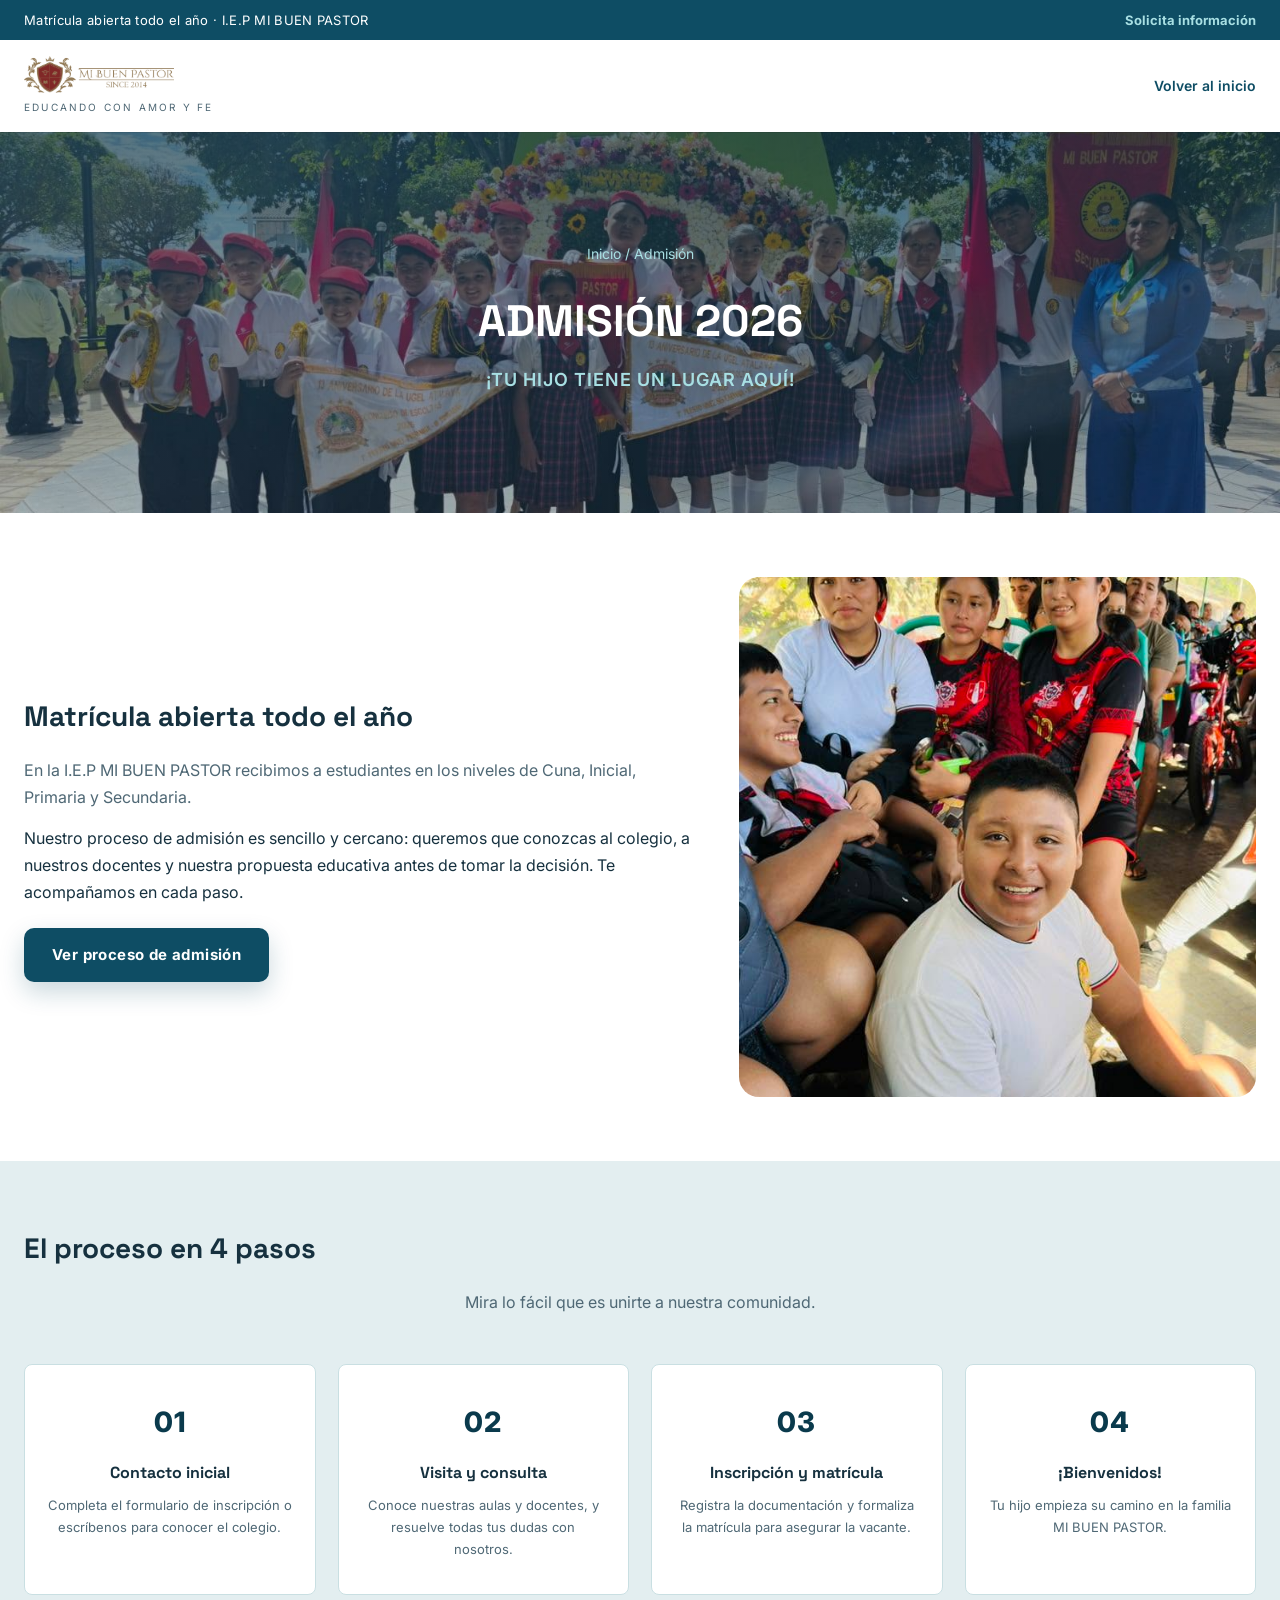
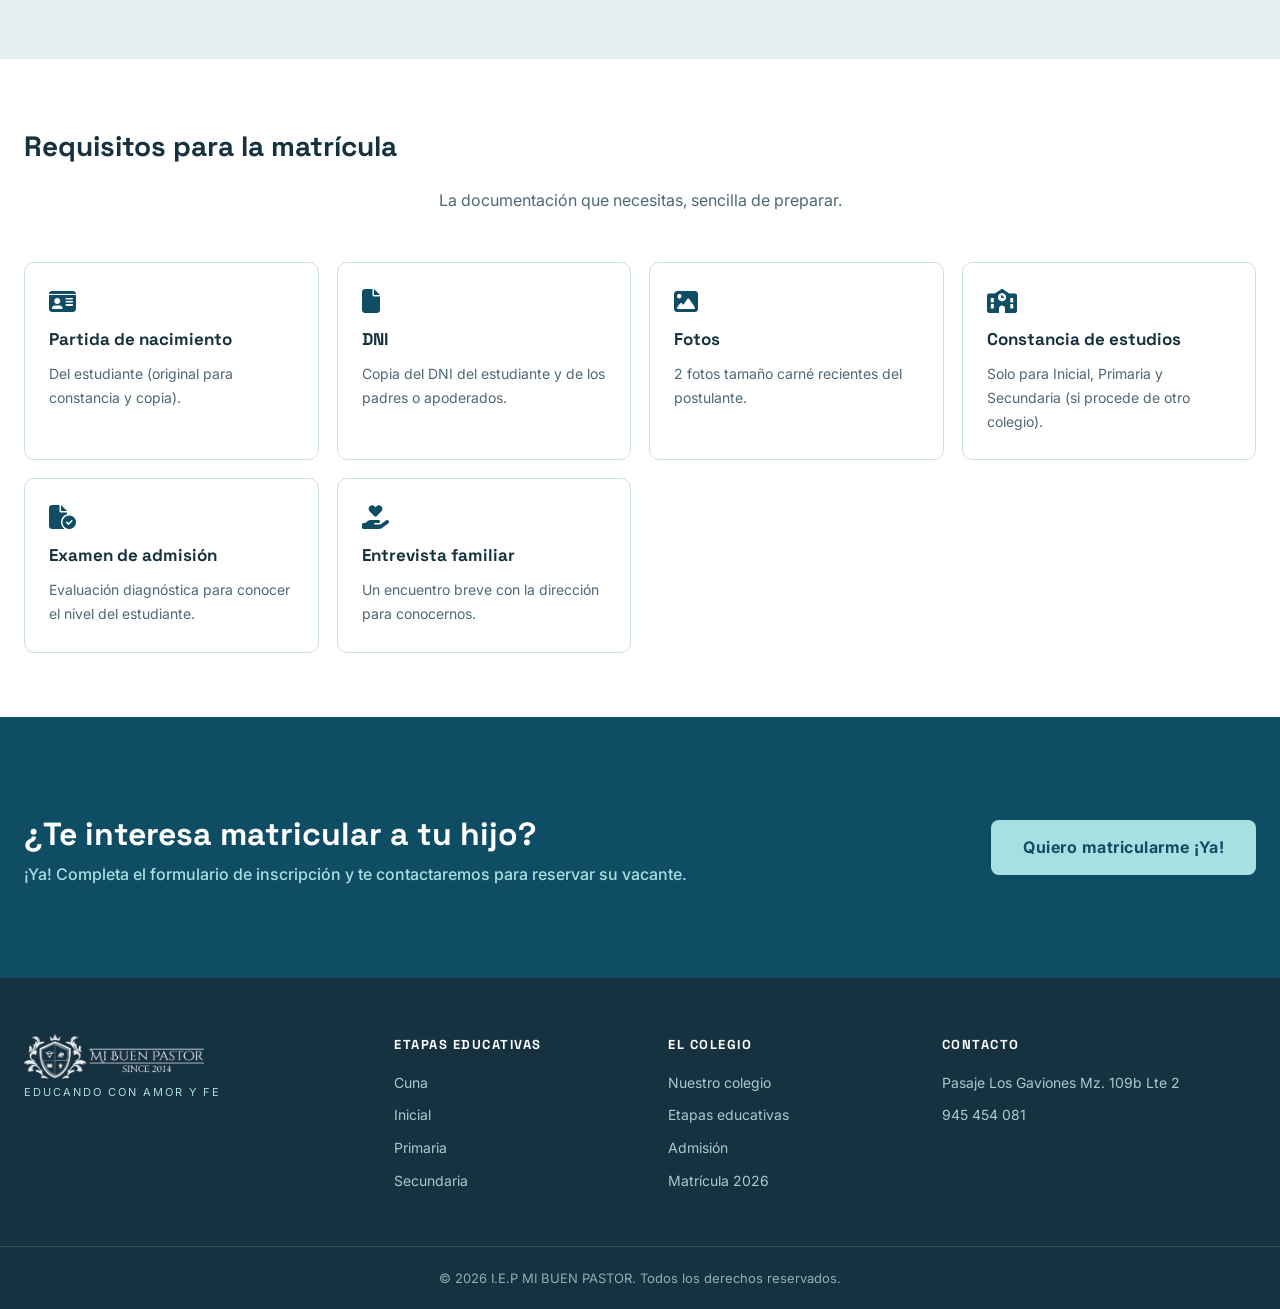
==== commit a1764fe3: "Cambiar envío de inscripciones a FormSubmit con Gmail del colegio" ====
--- a/admision.html
+++ b/admision.html
@@ -60,7 +60,7 @@
           <h2 data-animar>Matrícula abierta todo el año</h2>
           <p class="lead">En la I.E.P MI BUEN PASTOR recibimos a estudiantes en los niveles de Cuna, Inicial, Primaria y Secundaria.</p>
           <p>Nuestro proceso de admisión es sencillo y cercano: queremos que conozcas al colegio, a nuestros docentes y nuestra propuesta educativa antes de tomar la decisión. Te acompañamos en cada paso.</p>
-          <a href="#proceso" class="btn-cta atencion">Ver proceso de admisión</a>
+          <a href="#proceso" class="btn-cta atencion btn-proceso">Ver proceso de admisión</a>
         </div>
         <div class="pagina-fila-imagen zoom" data-animar>
           <img src="fotos/galeria/hero-1.jpg" alt="Estudiantes de la I.E.P MI BUEN PASTOR">
--- a/style.css
+++ b/style.css
@@ -1389,6 +1389,30 @@
   margin-bottom: 14px;
 }
 
+.btn-proceso {
+  display: inline-block;
+  margin-top: 22px;
+  background: var(--marino);
+  color: var(--blanco);
+  font-weight: 700;
+  font-size: 15px;
+  padding: 14px 28px;
+  border-radius: 10px;
+  letter-spacing: 0.4px;
+  box-shadow: 0 10px 24px rgba(14, 77, 100, 0.22);
+  transition: background 0.2s ease, transform 0.2s ease, box-shadow 0.2s ease;
+}
+
+.btn-proceso:hover {
+  background: var(--marino-vivo);
+  transform: translateY(-2px);
+  box-shadow: 0 14px 30px rgba(14, 77, 100, 0.3);
+}
+
+.btn-proceso.atencion::after {
+  box-shadow: 0 0 0 4px rgba(42, 157, 143, 0.5);
+}
+
 .pagina-fila-imagen img {
   border-radius: 8px;
   box-shadow: 0 20px 40px var(--sombra-fuerte);
@@ -1711,14 +1735,9 @@
 }
 
 .confirmacion {
-  max-width: 560px;
-  margin: 0 auto;
   text-align: center;
   background: var(--blanco);
-  border: 1px solid var(--borde);
-  border-radius: 12px;
-  padding: 48px 32px;
-  box-shadow: 0 14px 32px var(--sombra);
+  padding: 56px 32px;
 }
 
 .confirmacion i {
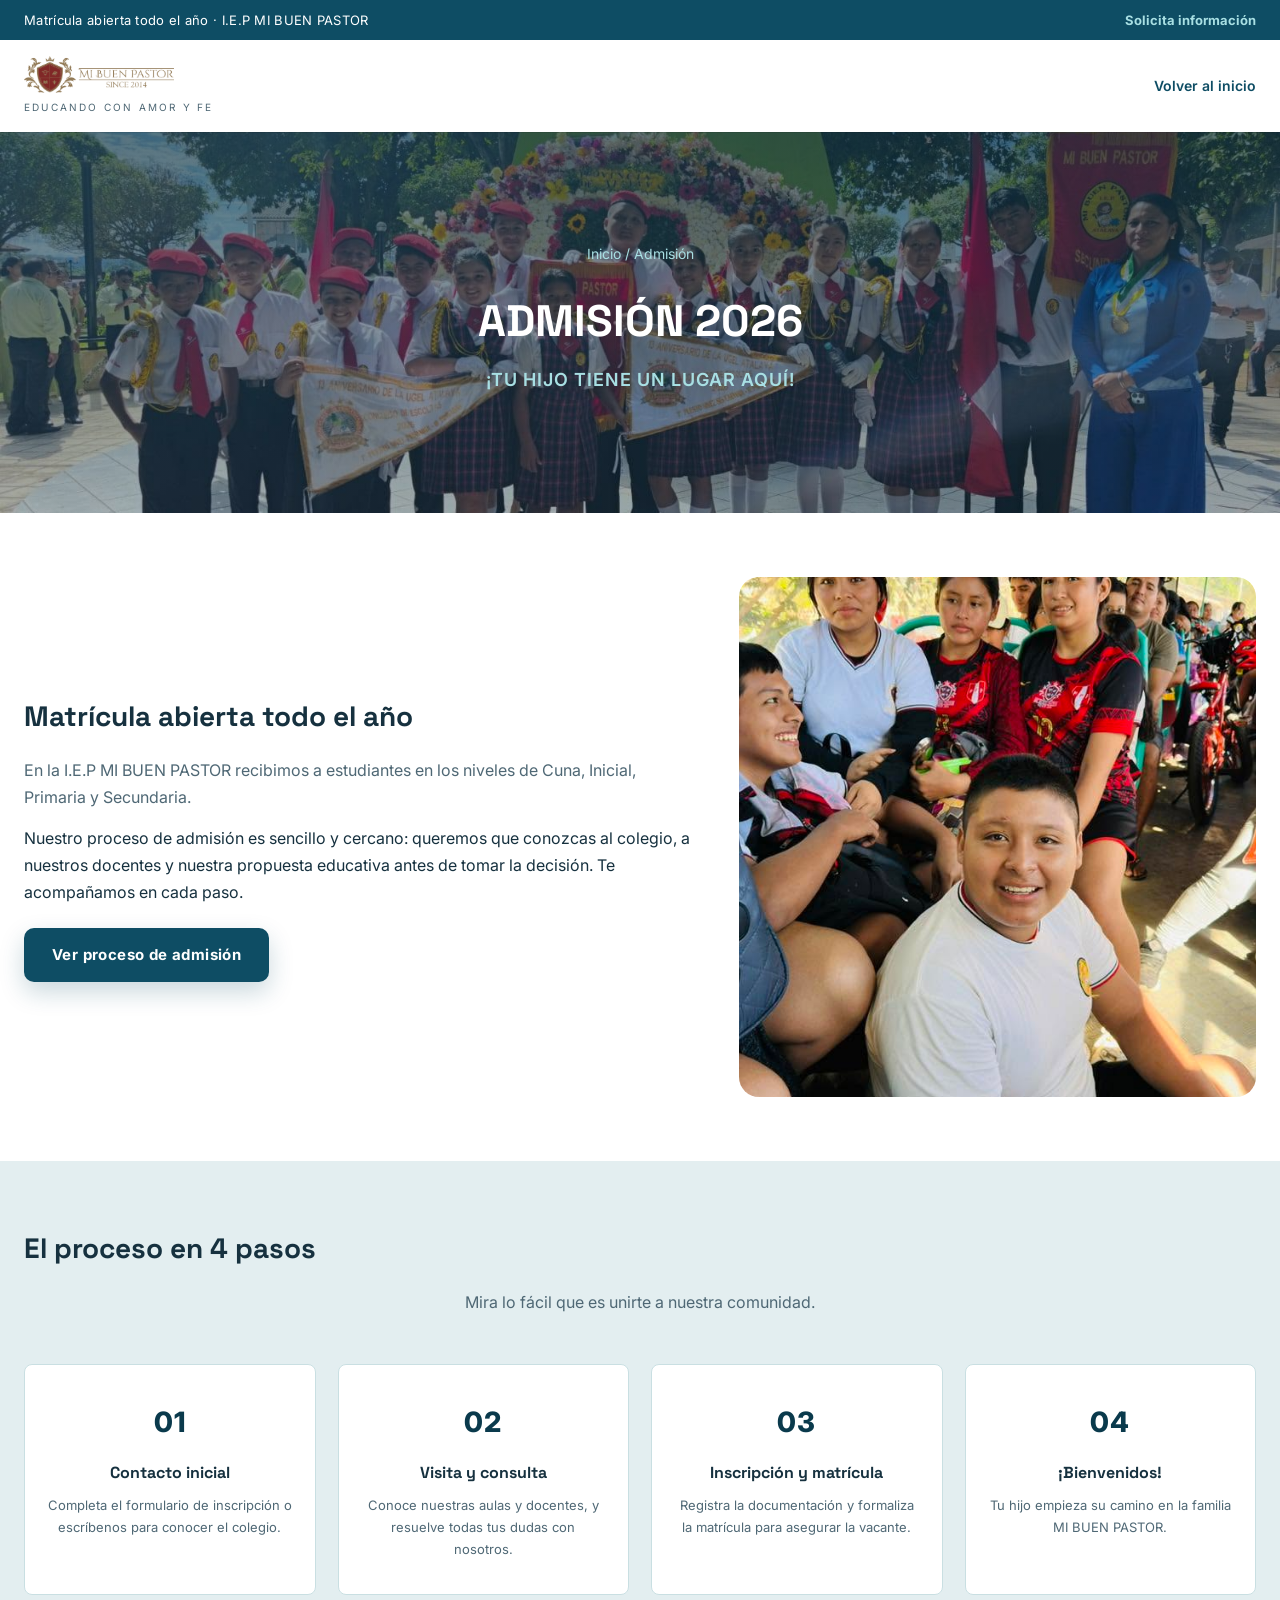
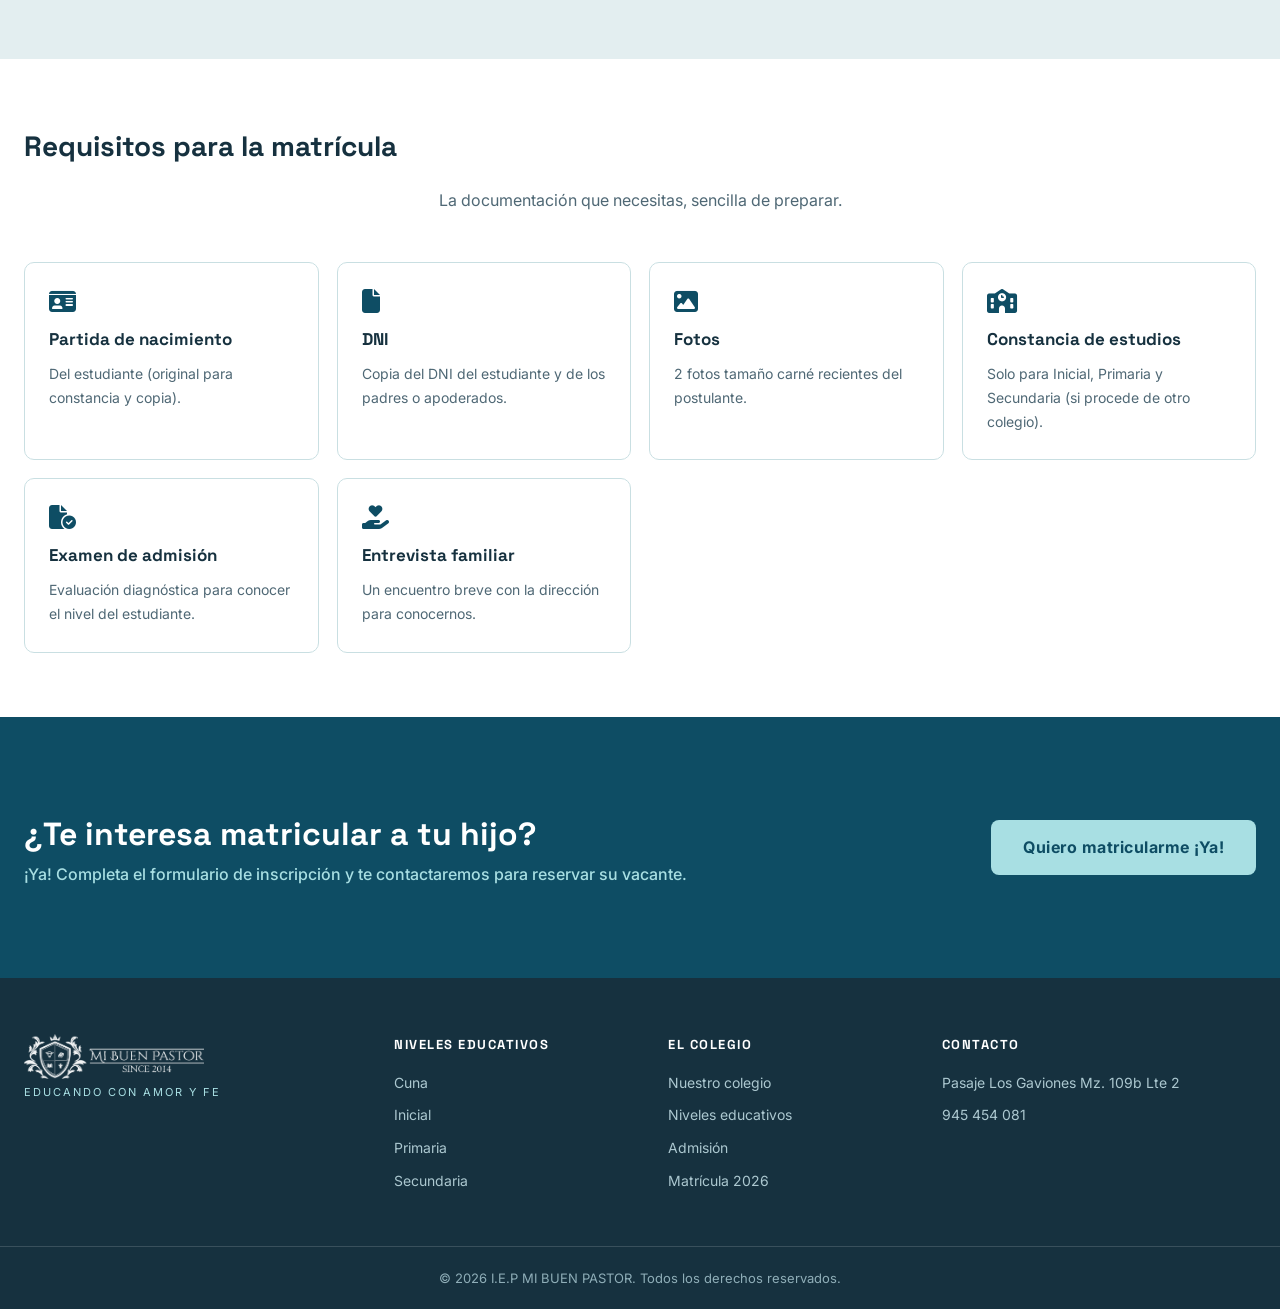
==== commit 68e2dfe8: "Renombrar 'Etapas educativas' a 'Niveles educativos'" ====
--- a/admision.html
+++ b/admision.html
@@ -26,7 +26,7 @@
   <div class="topbar">
     <div class="container topbar-inner">
       <span class="topbar-msg">Matrícula abierta todo el año · I.E.P MI BUEN PASTOR</span>
-      <a href="index.html#admision" class="topbar-portal">Solicita información</a>
+      <a href="admision.html" class="topbar-portal">Solicita información</a>
     </div>
   </div>
 
@@ -159,7 +159,7 @@
         <p class="footer-lema">Educando con amor y fe</p>
       </div>
       <div class="footer-col">
-        <h4>Etapas educativas</h4>
+        <h4>Niveles educativos</h4>
         <a href="cuna.html">Cuna</a>
         <a href="inicial.html">Inicial</a>
         <a href="primaria.html">Primaria</a>
@@ -168,7 +168,7 @@
       <div class="footer-col">
         <h4>El colegio</h4>
         <a href="index.html#colegio">Nuestro colegio</a>
-        <a href="index.html#etapas">Etapas educativas</a>
+        <a href="index.html#etapas">Niveles educativos</a>
         <a href="admision.html">Admisión</a>
         <a href="matricula.html">Matrícula 2026</a>
       </div>
--- a/style.css
+++ b/style.css
@@ -465,6 +465,53 @@
   color: #4F6875;
 }
 
+/* Palabras de la directora dentro de la bienvenida */
+.palabras-directora {
+  position: relative;
+  margin-top: 22px;
+  padding: 14px 16px 12px;
+  background: var(--blanco);
+  border: 1.5px solid var(--espuma);
+  border-radius: 12px;
+  box-shadow: 0 8px 18px var(--sombra);
+}
+
+.palabras-directora::before {
+  content: "\201C";
+  position: absolute;
+  top: -10px;
+  left: 14px;
+  font-family: "Space Grotesk", sans-serif;
+  font-size: 34px;
+  line-height: 1;
+  font-weight: 800;
+  color: var(--aguamarina);
+}
+
+.palabras-directora .directora-cita {
+  font-family: "Space Grotesk", sans-serif;
+  font-style: italic;
+  font-size: 14px;
+  font-weight: 500;
+  line-height: 1.4;
+  color: var(--tinta);
+  margin-bottom: 10px;
+}
+
+.palabras-directora .directora-firma {
+  font-weight: 800;
+  color: var(--marino);
+  font-size: 14px;
+  margin-bottom: 3px;
+}
+
+.palabras-directora .directora-cargo {
+  font-size: 11px;
+  letter-spacing: 1.5px;
+  text-transform: uppercase;
+  color: #4F6875;
+}
+
 .bienvenida-imagen {
   height: 480px;
   border-radius: 18px;
@@ -690,7 +737,7 @@
 
 .directora-grid {
   display: grid;
-  grid-template-columns: 0.9fr 1.4fr;
+  grid-template-columns: 1.4fr 0.9fr;
   gap: 44px;
   align-items: center;
   max-width: 1240px;
@@ -1526,6 +1573,67 @@
   margin: 0 auto;
 }
 
+.datos-responsable {
+  grid-column: 1 / -1;
+  display: grid;
+  grid-template-columns: 1fr 1fr;
+  gap: 18px;
+  align-items: end;
+}
+
+.datos-responsable[hidden] {
+  display: none !important;
+}
+
+.telefono-fila {
+  display: flex;
+  gap: 10px;
+  align-items: center;
+}
+
+.telefono-fila select {
+  flex: 0 0 160px;
+  width: 160px;
+}
+
+.telefono-fila input {
+  flex: 1;
+  min-width: 0;
+}
+
+.bloque-segundo {
+  grid-column: 1 / -1;
+  background: var(--bruma);
+  border: 1px solid var(--borde);
+  border-radius: 10px;
+  padding: 24px;
+  margin-top: 8px;
+  display: grid;
+  grid-template-columns: 1fr 1fr;
+  gap: 18px;
+  align-items: end;
+}
+
+.bloque-segundo[hidden] {
+  display: none !important;
+}
+
+.bloque-segundo .campo {
+  margin-bottom: 0;
+  grid-column: auto;
+}
+
+.bloque-segundo .campo:last-child {
+  grid-column: auto;
+}
+
+@media (max-width: 640px) {
+  .datos-responsable,
+  .bloque-segundo {
+    grid-template-columns: 1fr;
+  }
+}
+
 .inscripcion-info {
   order: 1;
   position: sticky;
@@ -1556,10 +1664,12 @@
   gap: 10px;
 }
 
-.inscripcion-lista li {
+.inscripcion-lista .nivel-boton {
   display: flex;
   align-items: center;
   gap: 10px;
+  width: 100%;
+  text-decoration: none;
   background: var(--blanco);
   border: 1px solid var(--borde);
   border-radius: 8px;
@@ -1567,9 +1677,24 @@
   font-size: 14px;
   color: var(--tinta);
   font-weight: 600;
-}
-
-.inscripcion-lista li i {
+  font-family: inherit;
+  cursor: pointer;
+  text-align: left;
+  transition: transform 0.25s cubic-bezier(0.22, 1, 0.36, 1), border-color 0.25s cubic-bezier(0.22, 1, 0.36, 1), color 0.25s cubic-bezier(0.22, 1, 0.36, 1), background-color 0.25s cubic-bezier(0.22, 1, 0.36, 1);
+}
+
+.inscripcion-lista .nivel-boton:hover,
+.inscripcion-lista .nivel-boton:focus-visible {
+  transform: translateY(-2px);
+  border-color: var(--marino);
+  color: var(--marino);
+}
+
+.inscripcion-lista .nivel-boton:active {
+  transform: translateY(0);
+}
+
+.inscripcion-lista .nivel-boton i {
   color: var(--amarino, var(--marino));
   font-size: 16px;
   width: 18px;
@@ -1653,6 +1778,7 @@
 .campo input[type="text"],
 .campo input[type="tel"],
 .campo input[type="date"],
+.campo select,
 .campo textarea {
   font-family: inherit;
   font-size: 15px;
@@ -1664,7 +1790,23 @@
   transition: border-color 0.2s ease, box-shadow 0.2s ease;
 }
 
+.campo select {
+  cursor: pointer;
+  appearance: none;
+  -webkit-appearance: none;
+  background-image: url("data:image/svg+xml,%3Csvg xmlns='http://www.w3.org/2000/svg' width='12' height='8' viewBox='0 0 12 8'%3E%3Cpath fill='%230E4D64' d='M1.4 0 6 4.6 10.6 0 12 1.4 6 7.4 0 1.4z'/%3E%3C/svg%3E");
+  background-repeat: no-repeat;
+  background-position: right 14px center;
+  padding-right: 38px;
+}
+
+.campo select[disabled] {
+  opacity: 0.55;
+  cursor: not-allowed;
+}
+
 .campo input:focus,
+.campo select:focus,
 .campo textarea:focus {
   outline: none;
   border-color: var(--marino);
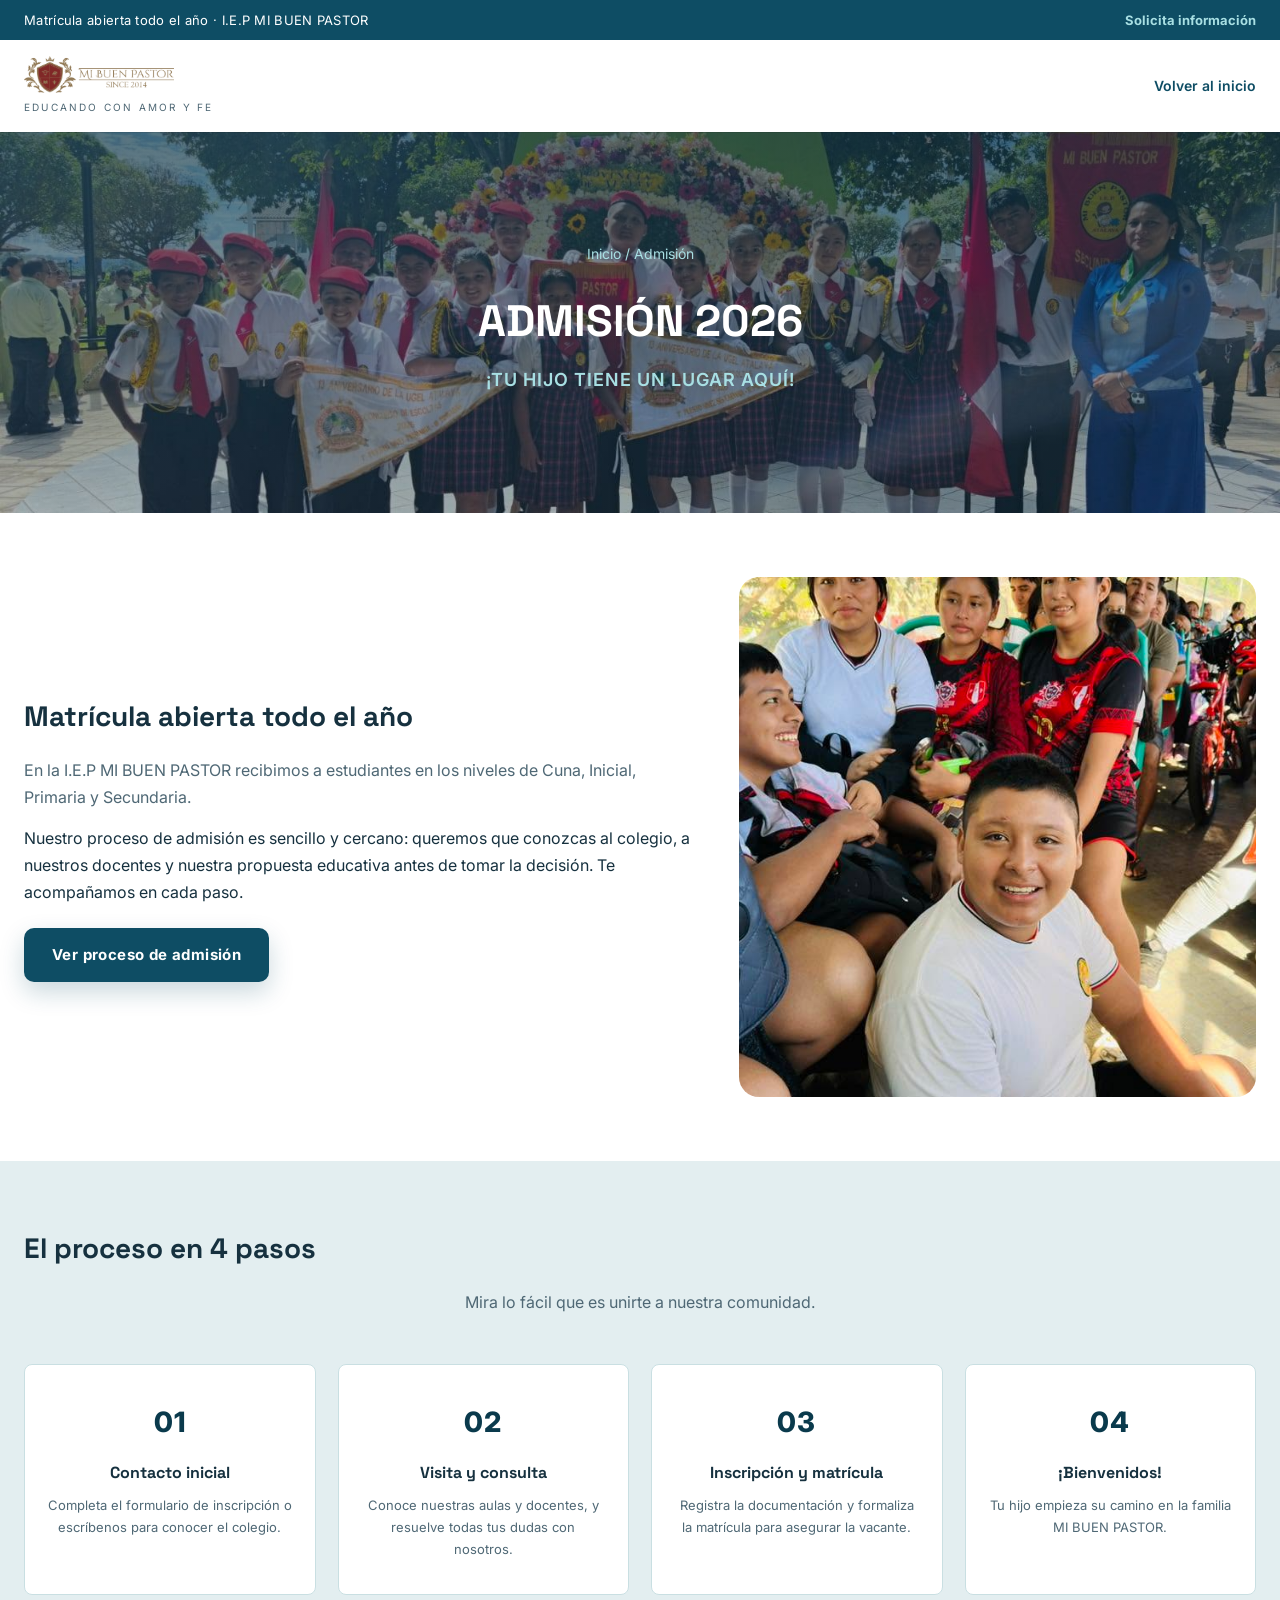
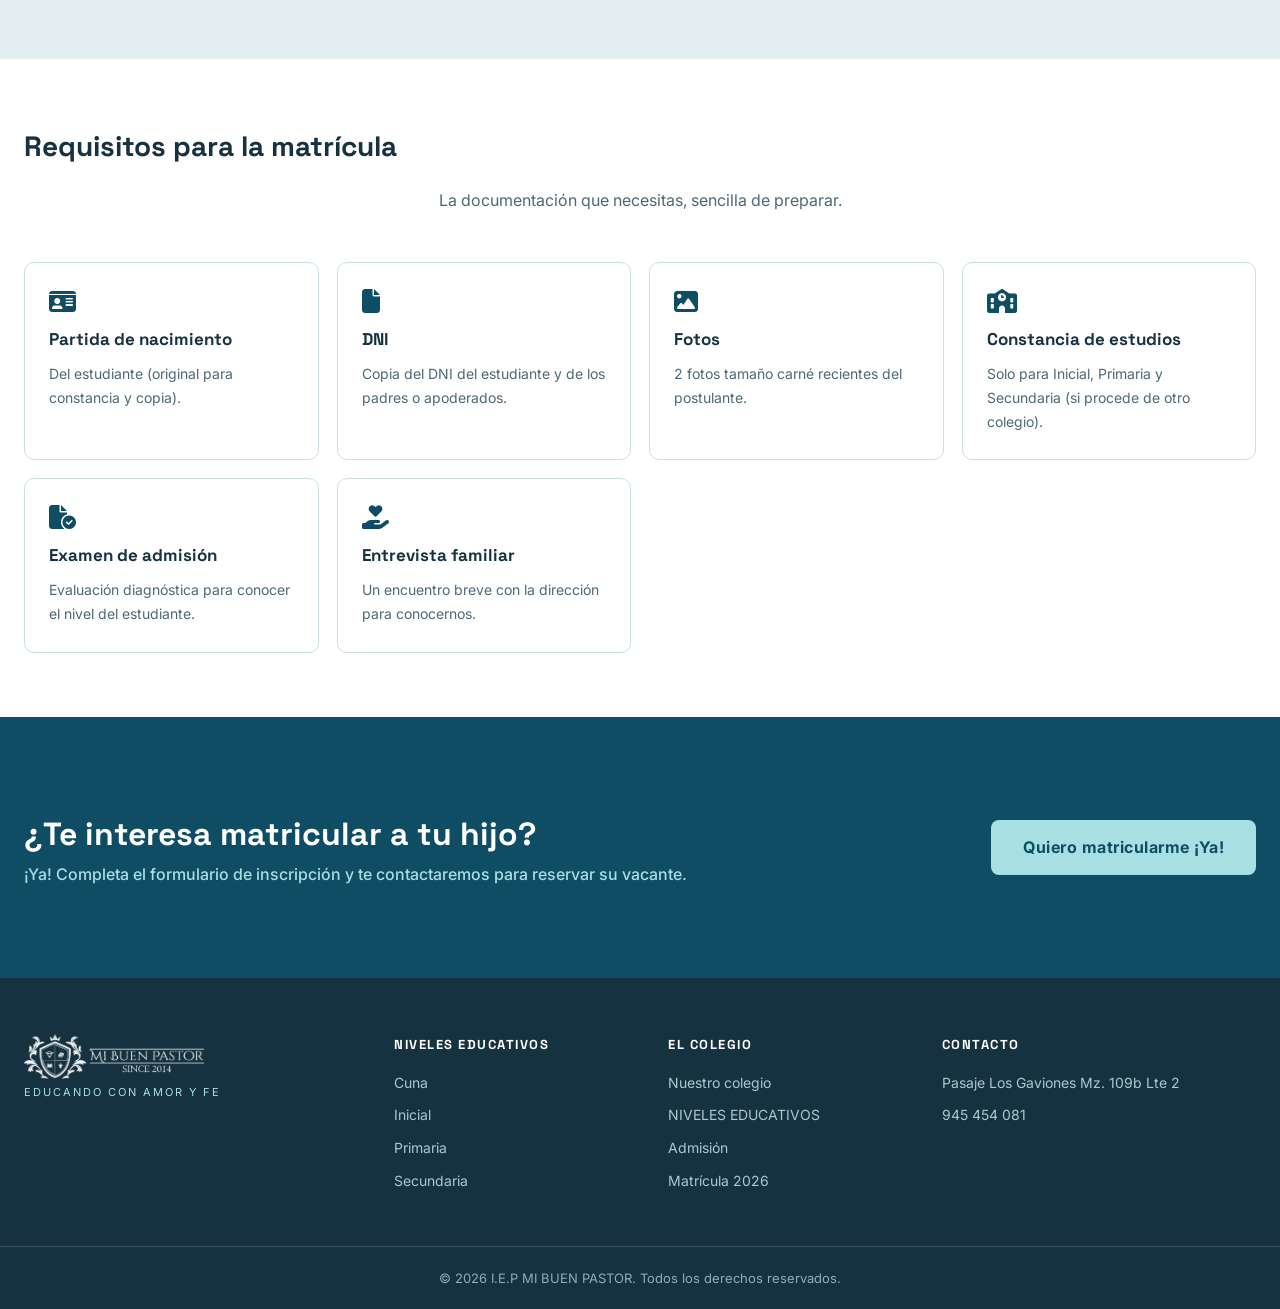
==== commit b3040e03: "Mostrar 'NIVELES EDUCATIVOS' en mayúsculas" ====
--- a/admision.html
+++ b/admision.html
@@ -159,7 +159,7 @@
         <p class="footer-lema">Educando con amor y fe</p>
       </div>
       <div class="footer-col">
-        <h4>Niveles educativos</h4>
+        <h4>NIVELES EDUCATIVOS</h4>
         <a href="cuna.html">Cuna</a>
         <a href="inicial.html">Inicial</a>
         <a href="primaria.html">Primaria</a>
@@ -168,7 +168,7 @@
       <div class="footer-col">
         <h4>El colegio</h4>
         <a href="index.html#colegio">Nuestro colegio</a>
-        <a href="index.html#etapas">Niveles educativos</a>
+        <a href="index.html#etapas">NIVELES EDUCATIVOS</a>
         <a href="admision.html">Admisión</a>
         <a href="matricula.html">Matrícula 2026</a>
       </div>
